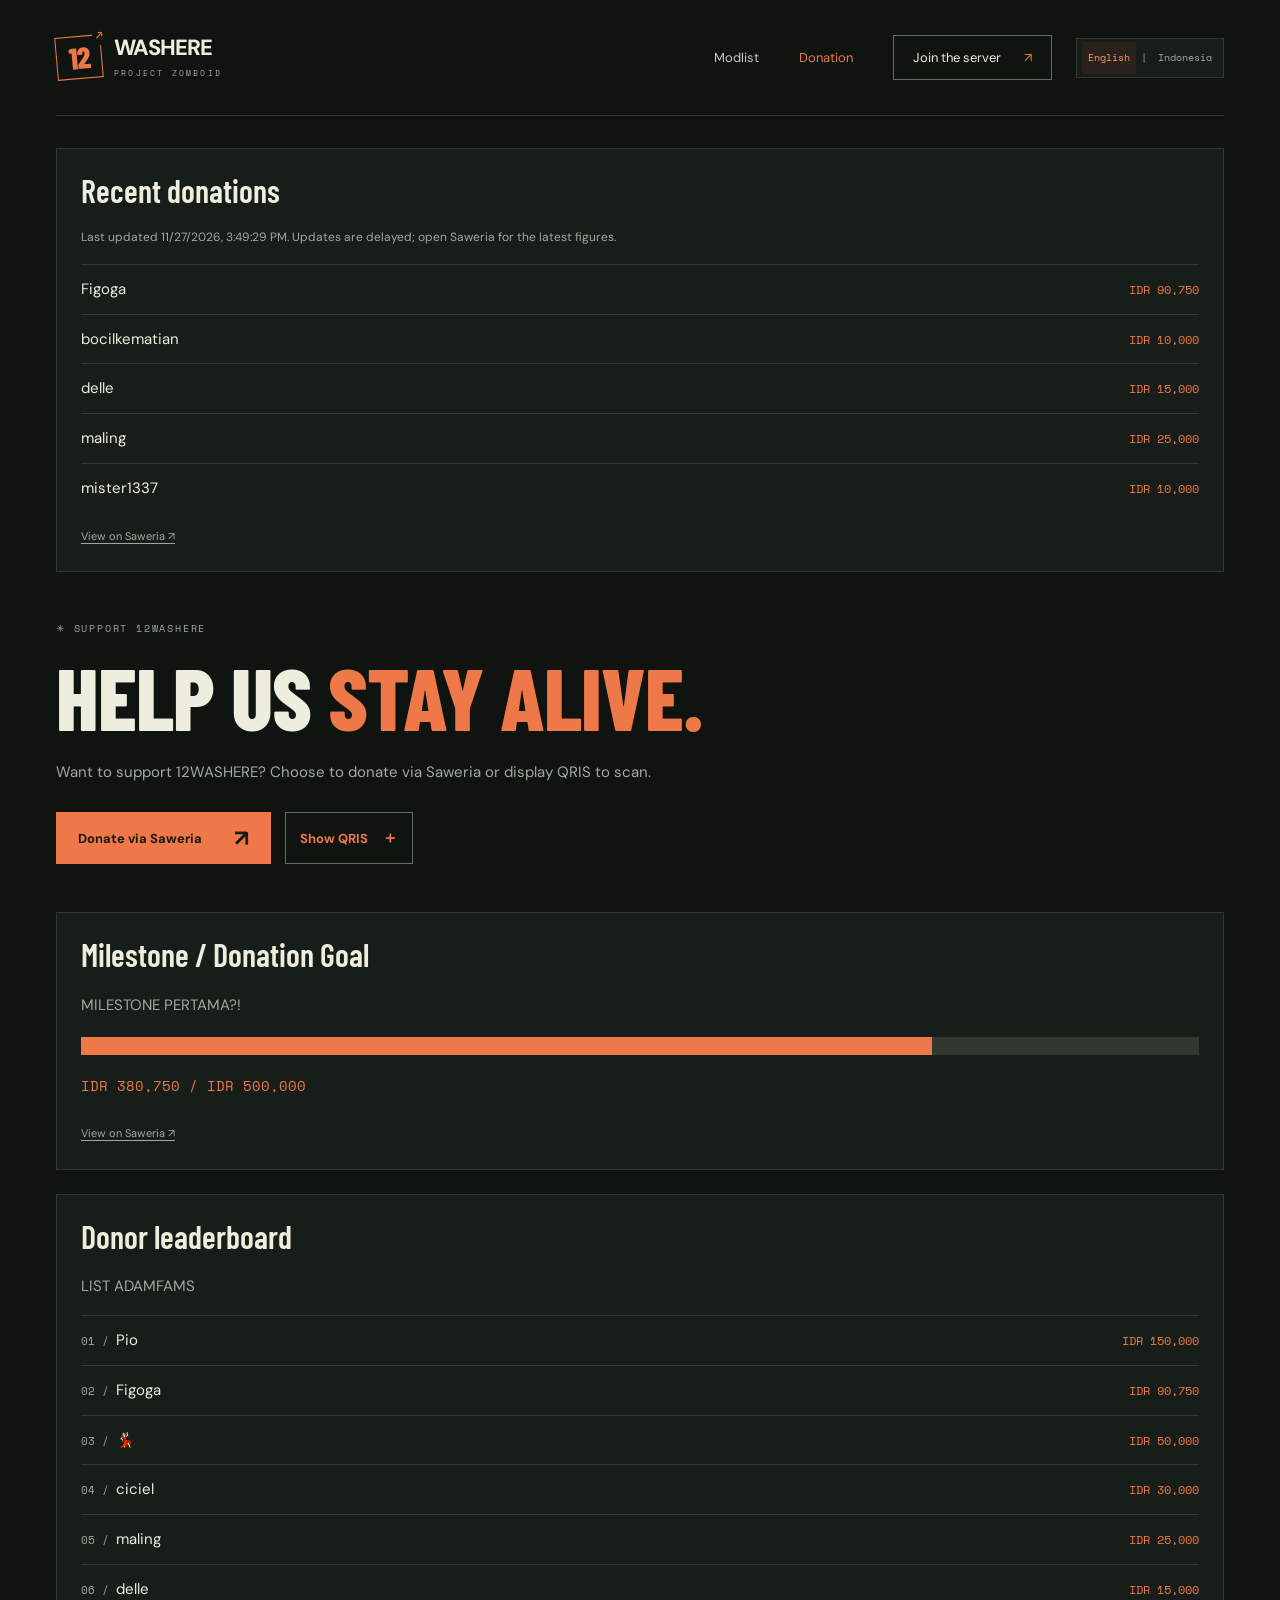
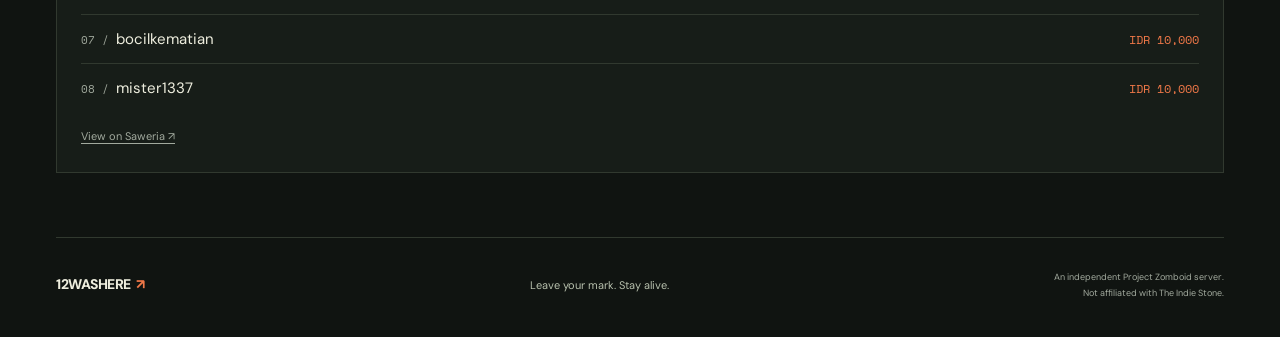
==== donation.html @ 2179fad8 "Add donation page with Saweria actions and donation updates" ====
<!doctype html>
<html lang="en">
<head>
  <meta charset="utf-8">
  <meta name="viewport" content="width=device-width, initial-scale=1">
  <meta name="theme-color" content="#101411">
  <meta name="description" content="Support the 12WASHERE Project Zomboid server through Saweria or QRIS. See recent donations, our donation goal, and the donor leaderboard.">
  <title data-i18n="donationPageTitle">Donation — 12WASHERE</title>
  <link rel="icon" href="assets/favicon.svg" type="image/svg+xml">
  <link rel="stylesheet" href="style.css?v=11">
  <link rel="stylesheet" href="donation.css?v=1">
  <script src="language.js?v=8" defer></script>
  <script src="donation.js?v=1" defer></script>
</head>
<body>
  <a class="skip-link" href="#main" data-i18n="skip">Skip to content</a>
  <header class="site-header">
    <div class="header wrap">
      <a class="brand" href="./" aria-label="12WASHERE home" data-i18n-aria="brandHome"><span class="brand-mark">12<span>↗</span></span><span>WASHERE<span class="brand-sub">PROJECT ZOMBOID</span></span></a>
      <div class="header-tools">
        <nav aria-label="Main navigation" data-i18n-aria="mainNav"><a class="nav-mods" href="mods.html" data-i18n="modlist">Modlist</a><a class="nav-donation" href="donation.html" aria-current="page" data-i18n="donation">Donation</a><a class="nav-join" href="./#connection" data-i18n-html="join">Join the server <span aria-hidden="true">↗</span></a></nav>
        <div class="language-switch" role="group" aria-label="Site language" data-i18n-aria="languageLabel" hidden>
          <button type="button" lang="en" data-language="en" aria-pressed="true">English</button>
          <span aria-hidden="true">|</span>
          <button type="button" lang="id" data-language="id" aria-pressed="false">Indonesia</button>
        </div>
      </div>
    </div>
  </header>
  <main class="donation-page wrap" id="main">
    <section class="donation-widget recent-donations" aria-labelledby="recent-title">
      <h2 id="recent-title" data-i18n="recentDonations">Recent donations</h2>
      <p class="donation-status" id="donation-status" role="status" data-i18n="donationsLoading">Loading the latest donations…</p>
      <ul class="donation-list recent-list" id="recent-donations"></ul>
      <a class="widget-fallback" href="https://saweria.co/widgets/recent?streamKey=ab95bc4c3d7dbed563380562e69c7861" target="_blank" rel="noopener noreferrer" data-i18n="widgetFallback">View on Saweria ↗</a>
    </section>
    <section class="donation-intro" aria-labelledby="donation-title">
      <p class="eyebrow" data-i18n="donationEyebrow">✳ SUPPORT 12WASHERE</p>
      <h1 id="donation-title" data-i18n-html="donationTitle">HELP US <span>STAY ALIVE.</span></h1>
      <p data-i18n="donationIntro">Want to support 12WASHERE? Choose to donate via Saweria or display QRIS to scan.</p>
      <div class="donation-actions">
        <a class="button primary" href="https://saweria.co/12washere" target="_blank" rel="noopener noreferrer"><span class="donation-button-label" data-i18n="donateSaweria">Donate via Saweria</span><span aria-hidden="true">↗</span></a>
        <a class="button outline-button" id="show-qris" href="https://saweria.co/widgets/qr?streamKey=ab95bc4c3d7dbed563380562e69c7861" target="_blank" rel="noopener noreferrer" aria-haspopup="dialog" aria-controls="qris-dialog"><span class="donation-button-label" data-i18n="showQris">Show QRIS</span><span aria-hidden="true">＋</span></a>
      </div>
    </section>
    <section class="donation-widget" aria-labelledby="goal-title">
      <h2 id="goal-title" data-i18n="donationGoal">Milestone / Donation Goal</h2>
      <div id="donation-goal"></div>
      <a class="widget-fallback" href="https://saweria.co/widgets/milestone?streamKey=ab95bc4c3d7dbed563380562e69c7861" target="_blank" rel="noopener noreferrer" data-i18n="widgetFallback">View on Saweria ↗</a>
    </section>
    <section class="donation-widget" aria-labelledby="leaderboard-title">
      <h2 id="leaderboard-title" data-i18n="donationLeaderboard">Donor leaderboard</h2>
      <p class="donation-board-title" id="leaderboard-label"></p>
      <ol class="donation-list leaderboard-list" id="donation-leaderboard"></ol>
      <a class="widget-fallback" href="https://saweria.co/widgets/leaderboard?streamKey=ab95bc4c3d7dbed563380562e69c7861" target="_blank" rel="noopener noreferrer" data-i18n="widgetFallback">View on Saweria ↗</a>
    </section>
  </main>
  <noscript><p class="wrap donation-status">Enable JavaScript to see donation updates. You can still donate via Saweria or open the QRIS widget using the buttons above.</p></noscript>
  <footer class="footer wrap"><a class="footer-brand" href="./">12WASHERE<span>↗</span></a><p data-i18n="footerMotto">Leave your mark. Stay alive.</p><span class="footer-note" data-i18n-html="footerNote">An independent Project Zomboid server.<br>Not affiliated with The Indie Stone.</span></footer>
  <dialog id="qris-dialog" aria-labelledby="qris-title" aria-describedby="qris-description">
    <button class="dialog-close icon-button" type="button" aria-label="Close QRIS code" data-i18n-aria="closeQris" autofocus>×</button>
    <p class="eyebrow">QRIS / SAWERIA</p>
    <h2 id="qris-title" data-i18n="qrisTitle">Scan to donate.</h2>
    <p id="qris-description" data-i18n="qrisDescription">Scan to open our Saweria page, then choose QRIS to complete your donation.</p>
    <img class="qris-code" src="assets/saweria-qr.svg" width="300" height="300" alt="QR code for saweria.co/12washere" data-i18n-alt="qrisAlt">
    <a class="widget-fallback" href="https://saweria.co/widgets/qr?streamKey=ab95bc4c3d7dbed563380562e69c7861" target="_blank" rel="noopener noreferrer" data-i18n="widgetFallback">View on Saweria ↗</a>
  </dialog>
</body>
</html>
---- style.css ----
@import url('https://fonts.googleapis.com/css2?family=Barlow+Condensed:wght@600;700;800&family=DM+Sans:wght@400;500;600;700&family=Space+Mono:wght@400;700&display=swap');

:root{color-scheme:dark;--bg:#101411;--panel:#171d18;--text:#eeeede;--muted:#a2aa9e;--line:#31392f;--accent:#ef7848;--mono:'Space Mono',monospace;--body:'DM Sans',Arial,sans-serif;--display:'Barlow Condensed','Arial Narrow',Impact,sans-serif}
*{box-sizing:border-box}html{scroll-behavior:smooth;scroll-padding-top:28px}body{margin:0;background:var(--bg);color:var(--text);font-family:var(--body);font-size:15px;line-height:1.65}a{color:inherit;text-decoration:none}button{font:inherit;cursor:pointer}button,a{-webkit-tap-highlight-color:transparent}button:focus-visible,a:focus-visible,summary:focus-visible{outline:2px solid var(--accent);outline-offset:5px}::selection{background:var(--accent);color:var(--bg)}.wrap{width:min(1240px,calc(100% - 112px));margin-inline:auto}.skip-link{position:fixed;left:20px;top:-100px;background:var(--accent);color:var(--bg);padding:12px;z-index:20}.skip-link:focus{top:12px}.header{height:116px;display:flex;justify-content:space-between;align-items:center;border-bottom:1px solid var(--line)}.brand{display:flex;gap:12px;align-items:center;font-size:22px;line-height:1.05;letter-spacing:-1px;font-weight:800}.brand-mark{border:1px solid var(--accent);height:43px;min-width:46px;display:flex;align-items:center;justify-content:center;color:var(--accent);font-family:var(--display);font-size:30px;transform:rotate(-5deg);position:relative}.brand-mark span{font:15px var(--mono);position:absolute;right:-5px;top:-12px;background:var(--bg);padding:0 2px}.brand-sub{display:block;font:8px var(--mono);letter-spacing:2.2px;color:var(--muted);margin-top:7px}.header nav{display:flex;align-items:center;gap:40px;font-size:13px}.nav-guide{color:#c5cbbf}.nav-join{border:1px solid #64705f;padding:11px 19px}.nav-join span{margin-left:20px;color:var(--accent)}.hero{display:grid;grid-template-columns:repeat(2,minmax(0,1fr));gap:28px;padding-block:58px 60px;align-items:center}.eyebrow{font:10px var(--mono);letter-spacing:1.8px;line-height:1.7;color:var(--muted);margin:0 0 24px}.cross{color:var(--accent);font-size:19px;vertical-align:middle;margin-right:8px}.hero h1{font:800 clamp(64px,6.8vw,100px)/.92 var(--display);letter-spacing:-1px;margin:0 0 27px}.hero h1 span{color:var(--accent)}.intro{color:#b6bdaf;line-height:1.8;margin-bottom:26px}.hero-actions{display:flex;align-items:center;gap:26px}.button{min-height:52px;display:inline-flex;align-items:center;justify-content:space-between;gap:32px;padding:13px 22px;font-size:13px;font-weight:700;transition:background .2s,transform .2s}.primary{background:var(--accent);color:#171a12}.primary:hover{background:#ff956b;transform:translateY(-2px)}.button span{font-size:23px;line-height:1}.text-link{font-size:12px;color:#c5cbbf}.text-link span{margin-left:9px;color:var(--accent)}.connection-mini{margin-top:31px;display:flex;align-items:center;gap:12px;flex-wrap:wrap}.tiny-label{font:8px var(--mono);letter-spacing:1.5px;color:var(--muted)}code{font-family:var(--mono)}.connection-mini code{font-size:11px}.connection-mini code span{color:var(--accent)}.icon-button{color:var(--muted);background:none;border:1px solid var(--line);width:32px;height:32px;line-height:1}.icon-button:hover{color:var(--accent);border-color:var(--accent)}.hero-art{width:100%;position:relative;isolation:isolate;border:1px solid #3c4535;aspect-ratio:6/7;overflow:hidden;background:#242b20}.hero-art img{height:100%;width:100%;display:block;object-fit:cover}.hero-art:after{content:'';position:absolute;inset:0;pointer-events:none;opacity:.17;background-image:url("data:image/svg+xml,%3Csvg viewBox='0 0 180 180' xmlns='http://www.w3.org/2000/svg'%3E%3Cfilter id='n'%3E%3CfeTurbulence type='fractalNoise' baseFrequency='.8' numOctaves='3' stitchTiles='stitch'/%3E%3C/filter%3E%3Cpath fill='%23fff' filter='url(%23n)' opacity='.55' d='M0 0h180v180H0z'/%3E%3C/svg%3E")}.art-top,.art-bottom{position:absolute;left:23px;right:23px;display:flex;justify-content:space-between;font:8px var(--mono);letter-spacing:1.6px;color:#d2d4bb}.art-top{top:22px}.art-top span:last-child{font-size:20px;line-height:1}.art-bottom{bottom:22px;border-top:1px solid #6a705847;padding-top:13px}.art-stamp{position:absolute;left:29px;bottom:88px;border:1px solid #e0dfbb70;padding:12px 16px;transform:rotate(-7deg);color:#e2debb}.art-stamp>span:first-child{font:700 28px/1 var(--display);letter-spacing:1px}.stamp-small{display:block;font:6px var(--mono);letter-spacing:1.3px;margin-top:8px}.ticker{border-block:1px solid var(--line);background:#171d17}.ticker>div{display:flex;justify-content:space-between;gap:20px;padding-block:18px;font:700 17px var(--display);letter-spacing:2px;color:#c4c9b7}.ticker-accent{color:var(--accent)}.guide{padding-block:79px 77px}.section-heading{display:flex;justify-content:space-between;align-items:flex-end;gap:30px}.section-heading .eyebrow{margin-bottom:12px}.section-heading h2,.connection h2{font:600 42px/1.06 var(--display);margin:0}.section-heading>p{color:var(--muted);font-size:12px;margin:0 0 3px}.steps{list-style:none;margin:36px 0 0;padding:0;display:grid;grid-template-columns:repeat(3,1fr);gap:32px}.steps li{border-top:1px solid var(--line);padding:20px 0 0}.step-number{color:var(--accent);font:11px var(--mono)}.steps h3{font-size:18px;letter-spacing:-.4px;margin:17px 0 9px;font-weight:500}.steps p{font-size:13px;color:var(--muted);max-width:320px;margin:0;overflow-wrap:anywhere}.steps strong{color:#d2d7c9;font-weight:500}.connection{padding-block:54px 67px;border-top:1px solid var(--line);display:grid;grid-template-columns:1.1fr 1fr;gap:68px;align-items:center}.connection .eyebrow{margin-bottom:16px}.connection h2{font-size:48px}.connection h2 span{color:#a9b59e}.connection-copy>p:not(.eyebrow){font-size:13px;color:var(--muted);margin-block:19px 23px}.server-card{background:var(--panel);border:1px solid #3a4336;padding:23px 27px}.card-title{font:9px var(--mono);letter-spacing:1.2px;display:flex;align-items:center;gap:10px;border-bottom:1px solid var(--line);padding-bottom:17px}.card-title>span:first-child{font-size:21px;color:var(--accent);line-height:1}.protocol{margin-left:auto;color:var(--muted);font-size:8px}.server-card dl{margin:0}.server-card dl>div{padding-top:18px}dt{font:8px var(--mono);letter-spacing:1.5px;color:var(--muted);margin-bottom:4px}dd{margin:0;display:flex;align-items:center;justify-content:space-between;gap:12px}dd code{font-size:16px;overflow-wrap:anywhere}.small-copy{border:1px solid #4c5945;color:#c8d2bc;background:transparent;padding:6px 10px;font:9px var(--mono);min-height:32px}.small-copy:hover{border-color:var(--accent);color:var(--accent)}.server-note{border-top:1px solid var(--line);padding-top:15px;color:var(--muted);font-size:10px;margin:18px 0 0}.footer{display:flex;align-items:center;justify-content:space-between;gap:24px;border-top:1px solid var(--line);padding-block:27px 32px}.footer-brand{font-size:14px;font-weight:800;letter-spacing:-.5px}.footer-brand span{color:var(--accent);margin-left:5px}.footer p{color:#b7c0ad;font-size:11px}.footer-note{color:var(--muted);font-size:9px;line-height:1.8;text-align:right}dialog{background:var(--panel);color:var(--text);border:1px solid #58614c;width:min(480px,calc(100% - 32px));padding:36px;max-height:calc(100dvh - 32px);overflow:auto}dialog::backdrop{background:#080c08d9;backdrop-filter:blur(7px)}body:has(dialog[open]){overflow:hidden}.dialog-close{position:absolute;right:15px;top:15px;font-size:24px}.dialog-close:focus{outline-offset:2px}dialog .eyebrow{font-size:8px;padding-right:18px;margin-top:10px;margin-bottom:16px}dialog h2{font:700 48px/.98 var(--display);margin:0 0 18px}dialog>p:not(.eyebrow){color:var(--muted);font-size:13px}.dialog-fields{border-block:1px solid var(--line);margin-block:24px}.dialog-fields>div{display:grid;grid-template-columns:1fr auto;gap:4px 12px;padding-block:14px}.dialog-fields>div+div{border-top:1px solid var(--line)}.dialog-fields span{font:8px var(--mono);letter-spacing:1.4px;color:var(--muted)}.dialog-fields code{font-size:14px;grid-column:1;overflow-wrap:anywhere}.dialog-fields button{grid-column:2;grid-row:1 / span 2}.launch{width:100%;gap:12px}.launch-note{font-size:10px!important;line-height:1.7}details{font-size:12px;color:var(--muted);margin-top:20px}summary{cursor:pointer;color:#c7cfbd;padding:9px 0}details p{margin:8px 0 12px}.toast{position:fixed;bottom:24px;left:50%;transform:translate(-50%,18px);opacity:0;visibility:hidden;background:#e4e8d6;color:#172016;border:1px solid #aab89d;padding:13px 20px;font:11px var(--mono);z-index:30;transition:opacity .2s,transform .2s;max-width:calc(100% - 32px);text-align:center;pointer-events:none}.toast.visible{visibility:visible;transform:translate(-50%,0);opacity:1}
.dialog-status:empty{display:none}.dialog-status{color:var(--accent)!important;font:10px/1.7 var(--mono)!important;overflow-wrap:anywhere;margin:0 0 16px}
@media(min-width:1500px){.hero h1{font-size:108px}.hero{gap:70px}}
@media(max-width:1000px){.wrap{width:calc(100% - 64px)}.header{height:96px}.hero{gap:24px;padding-block:40px}.hero h1{font-size:clamp(62px,7.9vw,90px)}.hero-actions{gap:15px;flex-wrap:wrap}.hero-art{aspect-ratio:3/4;align-self:stretch}.intro{font-size:13px}.connection-mini{gap:8px;margin-top:22px}.tiny-label{width:100%}.connection{gap:35px}.connection h2{font-size:42px}.server-card{padding:20px}dd code{font-size:14px}.art-stamp{left:20px;bottom:70px}.art-stamp>span:first-child{font-size:23px}.section-heading h2{font-size:36px}}
@media(max-width:680px){.wrap{width:calc(100% - 40px)}.header{height:83px}.brand{font-size:18px;gap:9px}.brand-mark{height:35px;min-width:37px;font-size:25px}.brand-sub{font-size:6px;letter-spacing:1.8px}.header nav{gap:12px}.nav-guide{display:none}.nav-join{padding:9px 11px;font-size:10px}.nav-join span{margin-left:9px}.hero{grid-template-columns:1fr;padding-block:35px;gap:32px}.hero .eyebrow{margin-bottom:22px;font-size:8px}.hero h1{font-size:clamp(70px,15vw,100px);letter-spacing:-.6px;margin-bottom:22px}.intro{font-size:14px}.hero-actions{gap:23px}.hero-art{aspect-ratio:6/5;max-height:420px}.hero-art img{object-position:center 53%}.connection-mini{margin-top:24px;gap:12px}.tiny-label{width:auto}.connection-mini code{font-size:10px}.art-top,.art-bottom{left:19px;right:19px;font-size:7px}.art-stamp{bottom:65px}.ticker>div{padding-block:15px;gap:14px;flex-wrap:wrap;justify-content:center;font-size:13px;letter-spacing:1.5px}.ticker>div>span:last-child{display:none}.guide{padding-block:45px}.section-heading{align-items:start;flex-direction:column;gap:15px}.section-heading h2{font-size:34px}.section-heading>p br{display:none}.steps{grid-template-columns:1fr;gap:23px;margin-top:27px}.steps li{display:grid;grid-template-columns:40px 1fr;column-gap:14px;padding-top:20px}.step-number{grid-column:1;grid-row:1 / span 2;padding-top:4px}.steps h3{grid-column:2;margin:0 0 8px}.steps p{grid-column:2;max-width:none}.connection{grid-template-columns:1fr;padding-block:37px 42px;gap:30px}.connection h2{font-size:42px}.server-card{padding:22px}.footer{flex-wrap:wrap;gap:5px 20px;padding-block:24px}.footer p{margin-left:auto}.footer-note{flex-basis:100%;text-align:left;margin-top:10px;font-size:8px}.footer-note br{display:none}.footer-note br:after{content:' '}dialog{padding:27px 23px}dialog .eyebrow{letter-spacing:1px}.dialog-fields code{font-size:13px}.button{min-height:50px}}
@media(prefers-reduced-motion:reduce){html{scroll-behavior:auto}*,*:before,*:after{transition:none!important;animation:none!important}}

/* Server roster and Workshop field guide */
.nav-mods{color:#c5cbbf}.nav-mods[aria-current=page],.nav-mods:hover{color:var(--accent)}
.outline-button{border:1px solid #64705f;color:var(--text);min-height:40px;gap:14px;padding:8px 14px}.outline-button:hover{border-color:var(--accent);color:var(--accent)}.outline-button span{font-size:16px;color:var(--accent)}
.hero-actions .outline-button{min-height:52px}
@media(max-width:1000px){
  .hero-actions .button{gap:10px;padding-inline:12px}
}
@media(max-width:680px){
  .hero-actions{gap:12px}
  .hero-actions .outline-button{min-height:50px}
}
.roster{padding-block:0 52px}.roster-card{margin-top:24px}.roster-card .card-title{min-height:39px}.roster-card .protocol{font-size:11px}
.roster-card .status-dot{display:inline-block;width:8px;height:8px;border-radius:50%;background:var(--muted)}.roster-card .status-dot[data-state=online]{background:#a6c18b}.roster-card .status-dot[data-state=unreachable]{background:var(--accent)}
.roster-message{margin:16px 0 0;color:var(--muted);font-size:13px}.player-list{list-style:none;margin:16px 0 0;padding:0;display:flex;flex-wrap:wrap;gap:8px}.player-list li{border:1px solid var(--line);padding:5px 11px;overflow-wrap:anywhere;font:11px/1.6 var(--mono);max-width:100%}
.mod-page{padding-block:52px 72px}.mod-intro{padding-bottom:34px}.mod-intro .eyebrow{margin-bottom:12px}.mod-intro h1{margin:0;font:800 clamp(54px,8.5vw,100px)/.92 var(--display);letter-spacing:-1px}.mod-intro h1 span{color:var(--accent)}.mod-intro>p:last-child{margin:15px 0 0;color:var(--muted)}
.required-card{background:var(--panel);border:1px solid #82513c;border-left:4px solid var(--accent);padding:20px 26px 22px}.required-card .card-title{color:var(--accent)}.required-card h2{font:700 clamp(33px,5vw,46px)/1 var(--display);margin:20px 0 10px}.required-card p{margin:0;color:var(--muted)}.required-card strong{color:var(--text)}
.setup-steps{margin:18px 0 0;padding-left:23px}.setup-steps li{padding-block:8px;border-top:1px solid var(--line);color:#c5cbbf}.setup-steps li::marker{color:var(--accent);font-family:var(--mono)}.setup-steps li>span{display:inline-block;padding-right:12px}.setup-steps .button{margin-block:4px}.required-card .setup-note{font-size:12px;margin-top:9px}
.catalog{margin-top:50px}.mod-search{margin:22px 0 14px;display:flex;gap:12px;align-items:center}.mod-search label{font:10px var(--mono);text-transform:uppercase;color:var(--muted);letter-spacing:1px}.mod-search input{font:inherit;color:var(--text);background:var(--panel);border:1px solid var(--line);padding:9px 12px;max-width:100%;width:330px}.mod-search input:focus-visible{outline:1px solid var(--accent);outline-offset:2px}
.mod-grid{list-style:none;margin:0;padding:0;display:grid;grid-template-columns:repeat(2,minmax(0,1fr));gap:8px}.mod-card{background:var(--panel);border:1px solid var(--line);padding:11px 13px;display:flex;align-items:center;justify-content:space-between;gap:12px}.mod-card h3{margin:0;font-size:13px;font-weight:600;line-height:1.35;overflow-wrap:anywhere}.workshop-link{display:inline-flex;align-items:center;white-space:nowrap;flex-shrink:0}.mod-card[hidden],.mod-search[hidden],.player-list[hidden]{display:none}
@media(max-width:680px){.header .nav-mods{font-size:11px}.roster{padding-bottom:36px}.roster .section-heading{gap:12px}.roster .section-heading h2{font-size:34px}.roster .outline-button{font-size:11px;gap:6px;white-space:nowrap;padding:7px 9px}.mod-page{padding-block:34px 48px}.required-card{padding:16px}.mod-grid{grid-template-columns:1fr}.mod-search{align-items:stretch;flex-direction:column;gap:7px}.setup-steps li>span{padding-right:0}}

/* Language selector */
.nav-donation{color:#c5cbbf}.nav-donation[aria-current=page],.nav-donation:hover{color:var(--accent)}
.header-tools{display:flex;align-items:center;gap:24px}
.language-switch{display:flex;align-items:center;gap:5px;background:var(--panel);border:1px solid var(--line);padding:3px 5px;color:var(--muted);white-space:nowrap;font:10px/1 var(--mono)}
.language-switch[hidden]{display:none}
.language-switch button{border:0;background:none;color:var(--muted);padding:8px 6px;min-height:32px;font:inherit}
.language-switch button:hover{color:var(--text)}.language-switch button[aria-pressed=true]{background:#2b211b;color:#ff996e}
@media(max-width:900px){.header-tools{display:grid;justify-items:end;gap:6px}.header-tools nav{gap:16px}.language-switch button{padding-block:5px;min-height:28px}}
@media(max-width:680px){.header:has(.language-switch:not([hidden])){height:var(--site-header-height)}.header-tools nav{gap:8px}.language-switch{gap:3px}}

/* Required setup in the joining guide */
.join-prerequisite{margin-top:24px;padding:13px 16px;border:1px solid #82513c;border-left:3px solid var(--accent);background:var(--panel);display:flex;align-items:center;justify-content:space-between;flex-wrap:wrap;gap:10px 20px}
.join-prerequisite p{margin:0;color:var(--muted);font-size:13px}.join-prerequisite #join-prerequisite-title{font-weight:700;color:var(--text)}
.setup-actions{display:inline-flex;flex-wrap:wrap;gap:0 8px;max-width:100%}

/* Workshop filters and preview cards */
.mod-categories{display:flex;flex-wrap:wrap;gap:7px;margin:0 0 16px}.mod-categories[hidden]{display:none}
.mod-filter-button{display:inline-flex;align-items:center;gap:8px;min-height:36px;padding:6px 10px;border:1px solid var(--line);background:var(--panel);color:var(--text);font:11px/1.3 var(--body)}
.mod-filter-button:hover,.mod-filter-button[aria-pressed=true]{border-color:var(--accent);color:#ff996e}.mod-filter-button[aria-pressed=true]{background:#2b211b}
.mod-filter-count{color:var(--muted);font:9px var(--mono)}.mod-empty{margin:14px 0;color:var(--muted);font-size:13px}
.mod-card{display:grid;grid-template-columns:64px minmax(0,1fr) auto;gap:10px}.mod-card[hidden]{display:none}
.mod-thumb{display:block;width:100%;aspect-ratio:1;overflow:hidden;background:#20271f url('assets/favicon.svg') center/24px no-repeat;border:1px solid var(--line)}
.mod-thumb.has-preview{background-image:none}.mod-thumb img{display:block;width:100%;height:100%;object-fit:contain}
.mod-card-category{margin:4px 0 0;color:var(--muted);font:9px/1.4 var(--mono);overflow-wrap:anywhere}
@media(max-width:680px){.mod-card{grid-template-columns:46px minmax(0,1fr) auto;gap:8px;padding:9px}.mod-card .workshop-link{padding-inline:7px}}

/* Keep navigation and catalog controls available while scrolling. */
.setup-steps .patcher-step{margin-top:12px;padding:18px;border:1px solid #82513c;background:#20251d}.patcher-heading{display:flex;align-items:center;justify-content:space-between;flex-wrap:wrap;gap:8px;margin-bottom:10px}.patcher-heading>strong{font-size:18px}.patcher-platform{font:11px var(--mono);color:var(--muted)}.required-card .patcher-step p{font-size:14px;line-height:1.7}.required-card .patcher-includes{margin:10px 0 12px}.required-card .patcher-warning{margin-top:10px;color:#ffae8b}.patcher-extras a{text-decoration:underline;text-underline-offset:3px}.patcher-extras a:hover{color:var(--accent)}.patcher-step .setup-actions{gap:8px}.patcher-step .primary{min-height:44px}
:root{--site-header-height:116px;scroll-padding-top:calc(var(--site-header-height) + 12px)}
.site-header{position:sticky;top:0;z-index:10;background:var(--bg)}
.site-header .header{height:var(--site-header-height)}
.mod-toolbar{position:sticky;top:var(--site-header-height);z-index:5;background:var(--bg);padding-block:12px 10px;border-bottom:1px solid var(--line);margin:10px 0 12px}
.mod-toolbar .mod-search{margin:0 0 8px}.mod-toolbar .mod-categories{margin:0}
@media(max-width:1000px){:root{--site-header-height:96px}}
@media(max-width:680px){
  :root{--site-header-height:130px}
  .header{gap:12px}.header-tools{min-width:0}.header-tools nav{flex-wrap:wrap;justify-content:flex-end;gap:6px 10px}.header .nav-donation{font-size:11px}.nav-join{white-space:nowrap}
  .mod-toolbar .mod-categories{flex-wrap:nowrap;overflow-x:auto;overscroll-behavior-inline:contain;scrollbar-width:thin;scrollbar-color:#46513d transparent;padding:3px 1px 6px}
  .mod-toolbar .mod-filter-button{flex-shrink:0}.mod-toolbar .mod-filter-button:focus-visible{outline-offset:-2px}
}
---- donation.css ----
.donation-page{padding-block:32px 64px}
.donation-widget{padding:24px;background:var(--panel);border:1px solid var(--line)}
.donation-widget+.donation-widget{margin-top:24px}
.donation-widget h2{font:600 32px/1.1 var(--display);margin:0 0 20px}
.donation-status{margin:0 0 16px;font-size:12px;color:var(--muted)}
.donation-list{margin:0;padding:0;list-style:none}
.donation-list li{display:flex;justify-content:space-between;align-items:baseline;gap:16px;padding:12px 0;border-top:1px solid var(--line)}
.donation-list .donor-name{min-width:0;overflow-wrap:anywhere}
.donation-list .donor-amount{flex-shrink:0;font:12px var(--mono);color:var(--accent)}
.leaderboard-list{counter-reset:donor}
.leaderboard-list li{counter-increment:donor}
.leaderboard-list .donor-name::before{content:counter(donor,decimal-leading-zero) ' / ';font:11px var(--mono);color:var(--muted)}
.donation-board-title{margin:0 0 16px;color:var(--muted)}
.donation-progress{display:block;width:100%;height:18px;margin-block:20px;accent-color:var(--accent);border:0;border-radius:0;background:var(--line)}
.donation-progress::-webkit-progress-bar{background:var(--line)}
.donation-progress::-webkit-progress-value{background:var(--accent)}
.donation-progress::-moz-progress-bar{background:var(--accent)}
.goal-amount{font:14px var(--mono);color:var(--accent)}
.widget-fallback{display:inline-block;margin-top:14px;font-size:11px;color:var(--muted);text-decoration:underline;text-underline-offset:3px}
.widget-fallback:hover{color:var(--accent)}
.donation-intro{padding-block:48px}
.donation-intro .eyebrow{margin-bottom:16px}
.donation-intro h1{margin:0;font:800 clamp(54px,7vw,88px)/.98 var(--display);letter-spacing:-1px}
.donation-intro h1 span{color:var(--accent)}
.donation-intro>p:not(.eyebrow){max-width:600px;margin-block:20px 28px;color:var(--muted)}
.donation-actions{display:flex;flex-wrap:wrap;gap:14px}
.donation-actions .button{min-height:52px}
.donation-actions .donation-button-label{font-size:13px;line-height:1.5}
#qris-dialog{width:min(480px,calc(100% - 32px));opacity:0;transform:translateY(12px);transition:opacity .22s ease,transform .22s ease}
#qris-dialog::backdrop{opacity:0;transition:opacity .22s ease}
#qris-dialog.is-visible{opacity:1;transform:translateY(0)}
#qris-dialog.is-visible::backdrop{opacity:1}
.qris-code{display:block;width:100%;max-width:300px;height:auto;margin:24px auto 0;background:#fff}
@media(max-width:680px){
  .donation-page{padding-block:24px 40px}
  .donation-widget{padding:16px}
  .donation-widget h2{font-size:28px}
  .donation-intro{padding-block:36px}
  .donation-intro h1{font-size:clamp(50px,12vw,76px)}
  #qris-dialog h2{font-size:38px}
}
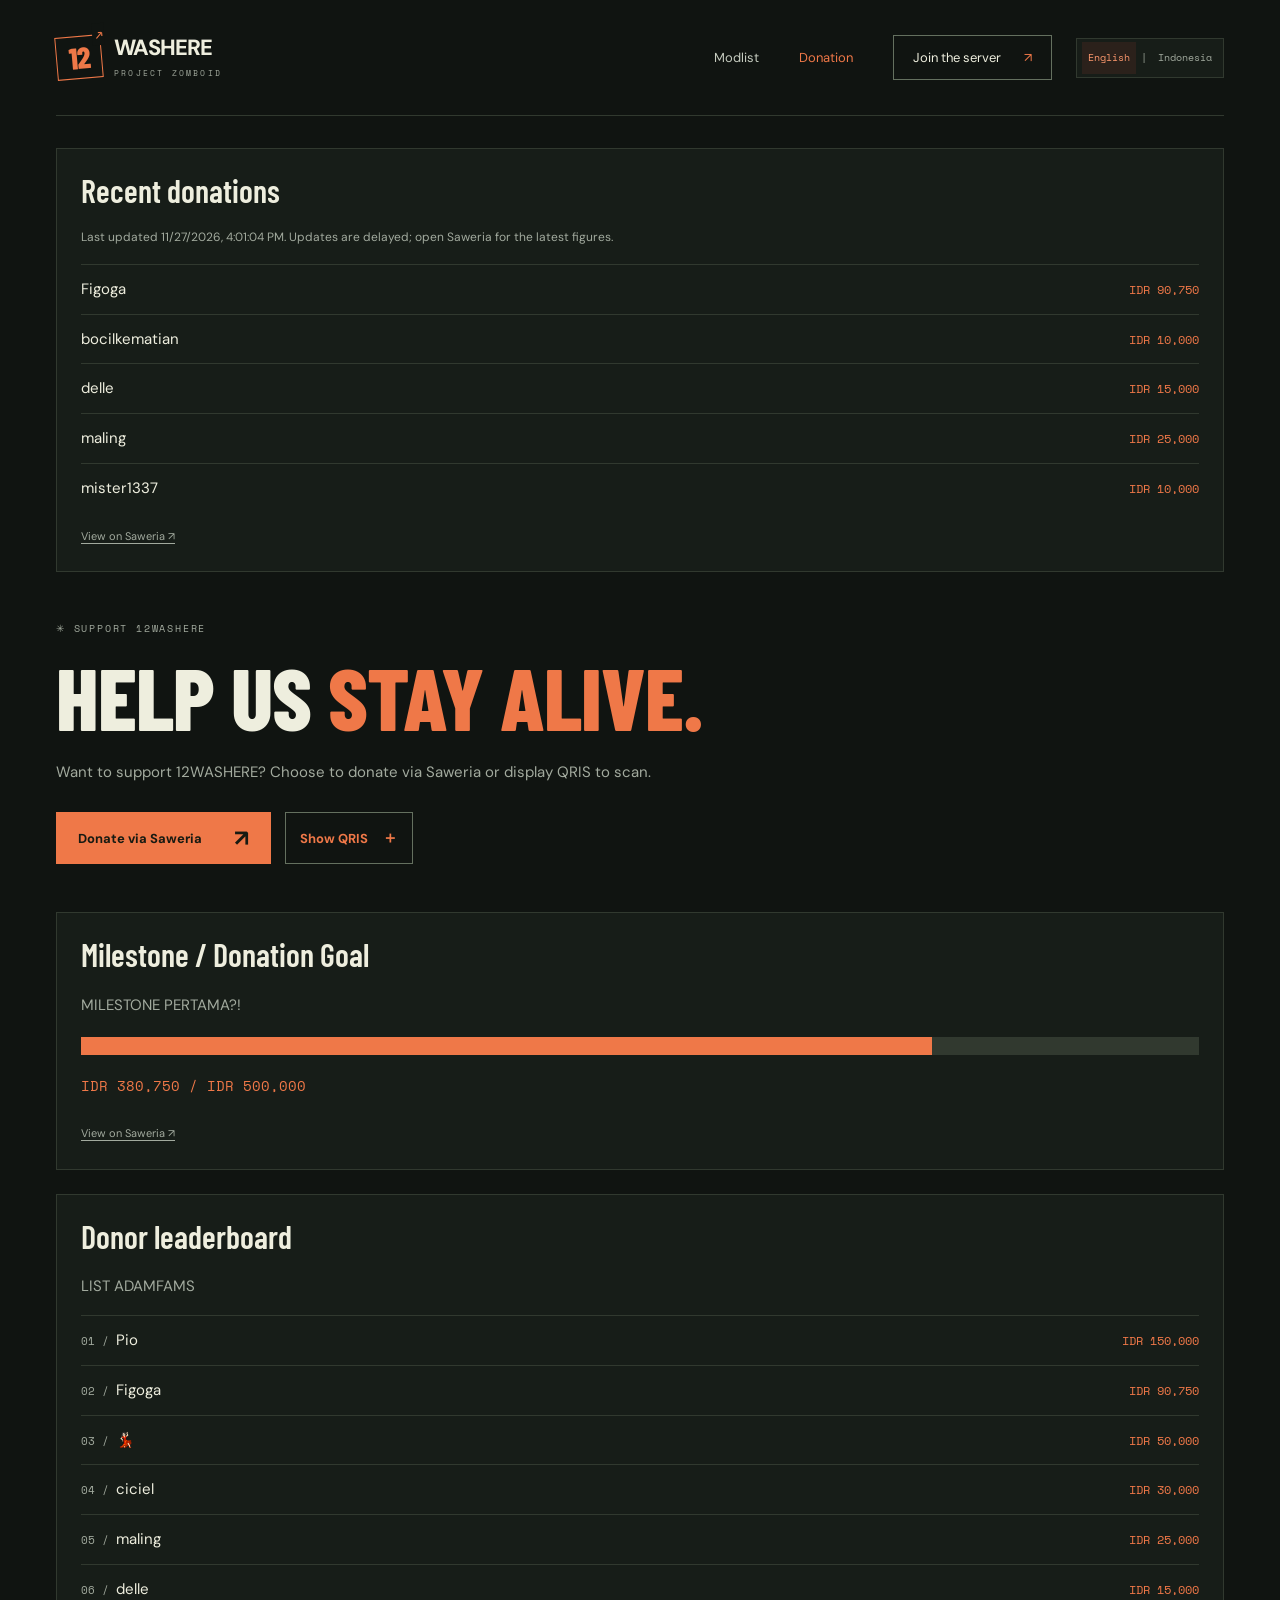
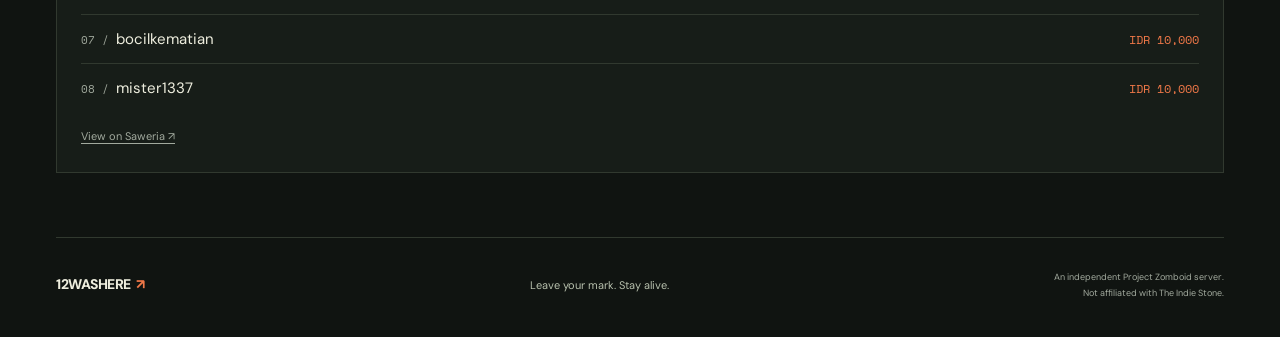
==== commit 3009258e: "Receive signed Saweria callbacks and refresh donation sections automatically" ====
--- a/donation.html
+++ b/donation.html
@@ -9,8 +9,8 @@
   <link rel="icon" href="assets/favicon.svg" type="image/svg+xml">
   <link rel="stylesheet" href="style.css?v=11">
   <link rel="stylesheet" href="donation.css?v=1">
-  <script src="language.js?v=8" defer></script>
-  <script src="donation.js?v=1" defer></script>
+  <script src="language.js?v=9" defer></script>
+  <script src="donation.js?v=2" defer></script>
 </head>
 <body>
   <a class="skip-link" href="#main" data-i18n="skip">Skip to content</a>
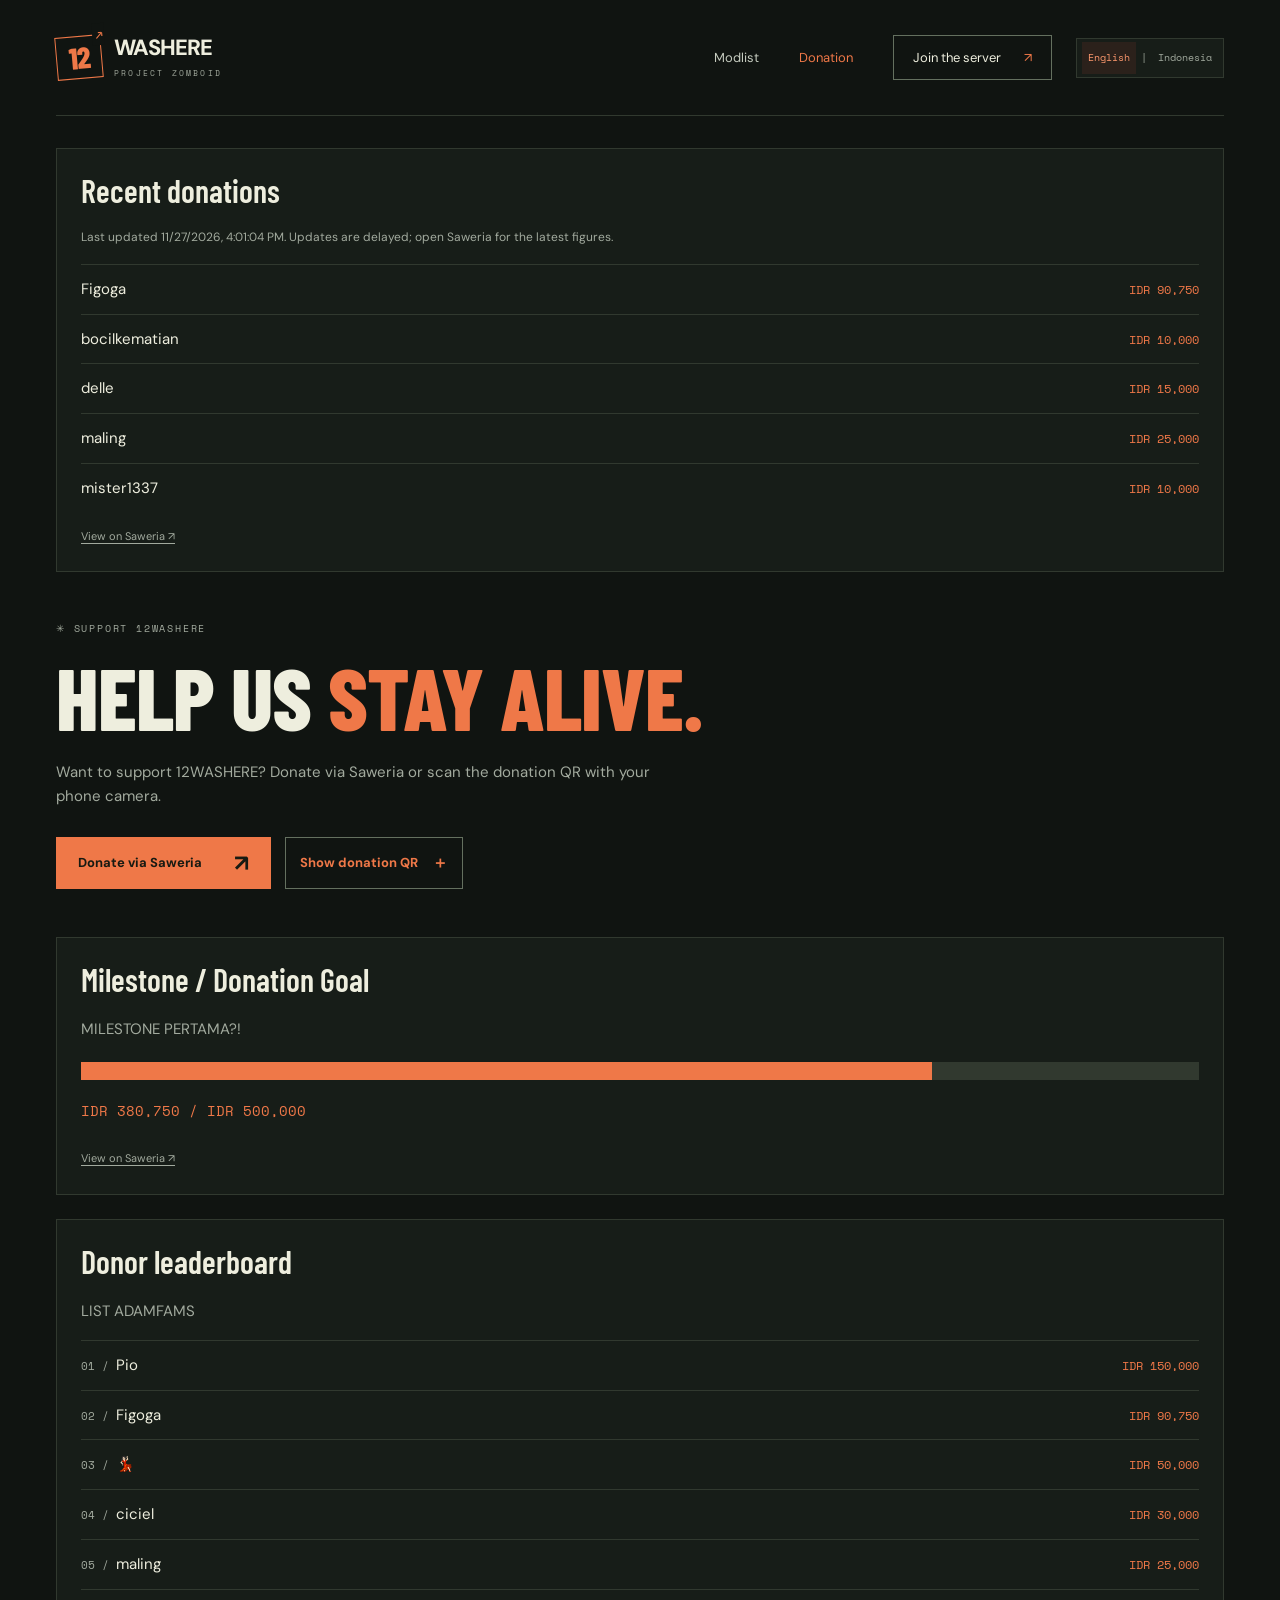
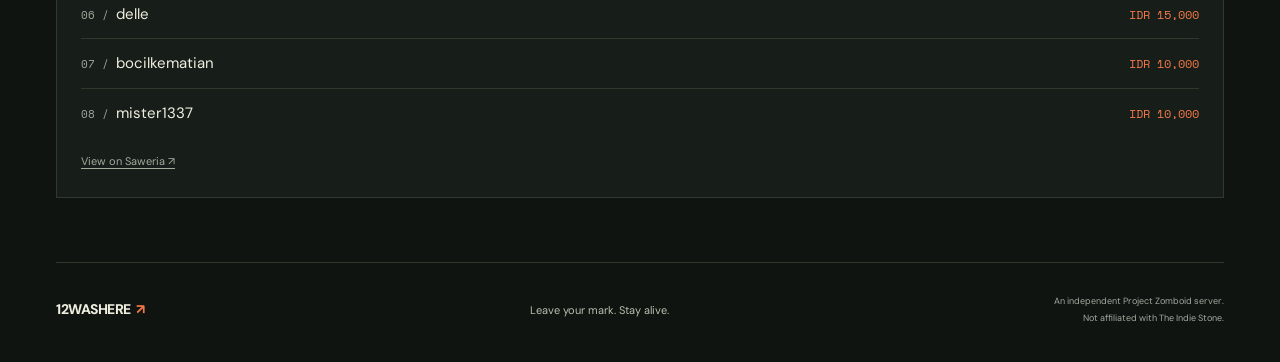
==== commit 490d4bd2: "Style donation QR card with 12WASHERE colors and branding" ====
--- a/donation.html
+++ b/donation.html
@@ -8,8 +8,8 @@
   <title data-i18n="donationPageTitle">Donation — 12WASHERE</title>
   <link rel="icon" href="assets/favicon.svg" type="image/svg+xml">
   <link rel="stylesheet" href="style.css?v=11">
-  <link rel="stylesheet" href="donation.css?v=1">
-  <script src="language.js?v=9" defer></script>
+  <link rel="stylesheet" href="donation.css?v=3">
+  <script src="language.js?v=10" defer></script>
   <script src="donation.js?v=2" defer></script>
 </head>
 <body>
@@ -37,10 +37,10 @@
     <section class="donation-intro" aria-labelledby="donation-title">
       <p class="eyebrow" data-i18n="donationEyebrow">✳ SUPPORT 12WASHERE</p>
       <h1 id="donation-title" data-i18n-html="donationTitle">HELP US <span>STAY ALIVE.</span></h1>
-      <p data-i18n="donationIntro">Want to support 12WASHERE? Choose to donate via Saweria or display QRIS to scan.</p>
+      <p data-i18n="donationIntro">Want to support 12WASHERE? Donate via Saweria or scan the donation QR with your phone camera.</p>
       <div class="donation-actions">
         <a class="button primary" href="https://saweria.co/12washere" target="_blank" rel="noopener noreferrer"><span class="donation-button-label" data-i18n="donateSaweria">Donate via Saweria</span><span aria-hidden="true">↗</span></a>
-        <a class="button outline-button" id="show-qris" href="https://saweria.co/widgets/qr?streamKey=ab95bc4c3d7dbed563380562e69c7861" target="_blank" rel="noopener noreferrer" aria-haspopup="dialog" aria-controls="qris-dialog"><span class="donation-button-label" data-i18n="showQris">Show QRIS</span><span aria-hidden="true">＋</span></a>
+        <a class="button outline-button" id="show-qris" href="https://saweria.co/12washere" target="_blank" rel="noopener noreferrer" aria-haspopup="dialog" aria-controls="qris-dialog"><span class="donation-button-label" data-i18n="showQris">Show donation QR</span><span aria-hidden="true">＋</span></a>
       </div>
     </section>
     <section class="donation-widget" aria-labelledby="goal-title">
@@ -55,15 +55,24 @@
       <a class="widget-fallback" href="https://saweria.co/widgets/leaderboard?streamKey=ab95bc4c3d7dbed563380562e69c7861" target="_blank" rel="noopener noreferrer" data-i18n="widgetFallback">View on Saweria ↗</a>
     </section>
   </main>
-  <noscript><p class="wrap donation-status">Enable JavaScript to see donation updates. You can still donate via Saweria or open the QRIS widget using the buttons above.</p></noscript>
+  <noscript><p class="wrap donation-status">Enable JavaScript to see donation updates and the QR popup. You can still open Saweria using either donation button above.</p></noscript>
   <footer class="footer wrap"><a class="footer-brand" href="./">12WASHERE<span>↗</span></a><p data-i18n="footerMotto">Leave your mark. Stay alive.</p><span class="footer-note" data-i18n-html="footerNote">An independent Project Zomboid server.<br>Not affiliated with The Indie Stone.</span></footer>
   <dialog id="qris-dialog" aria-labelledby="qris-title" aria-describedby="qris-description">
-    <button class="dialog-close icon-button" type="button" aria-label="Close QRIS code" data-i18n-aria="closeQris" autofocus>×</button>
-    <p class="eyebrow">QRIS / SAWERIA</p>
+    <button class="dialog-close icon-button" type="button" aria-label="Close donation QR code" data-i18n-aria="closeQris" autofocus>×</button>
+    <p class="eyebrow" data-i18n="qrisEyebrow">SAWERIA / DONATION QR</p>
     <h2 id="qris-title" data-i18n="qrisTitle">Scan to donate.</h2>
-    <p id="qris-description" data-i18n="qrisDescription">Scan to open our Saweria page, then choose QRIS to complete your donation.</p>
-    <img class="qris-code" src="assets/saweria-qr.svg" width="300" height="300" alt="QR code for saweria.co/12washere" data-i18n-alt="qrisAlt">
-    <a class="widget-fallback" href="https://saweria.co/widgets/qr?streamKey=ab95bc4c3d7dbed563380562e69c7861" target="_blank" rel="noopener noreferrer" data-i18n="widgetFallback">View on Saweria ↗</a>
+    <p id="qris-description" data-i18n="qrisDescription">Scan with your phone camera to open Saweria, then enter an amount and choose QRIS at checkout.</p>
+    <figure class="qris-card">
+      <div class="qris-card-header">
+        <div class="qris-card-brand"><span class="qris-card-number">12</span><span>WASHERE<span class="qris-card-arrow" aria-hidden="true">↗</span></span></div>
+        <span class="qris-card-tag">SAWERIA</span>
+      </div>
+      <div class="qris-code-frame"><img class="qris-code" src="assets/saweria-qr.svg?v=3" width="300" height="300" alt="QR code for saweria.co/12washere" data-i18n-alt="qrisAlt"></div>
+      <figcaption class="qris-card-caption"><span data-i18n="footerMotto">Leave your mark. Stay alive.</span><span aria-hidden="true">✳</span></figcaption>
+    </figure>
+    <p class="qris-address">saweria.co/12washere</p>
+    <p class="qris-device-note" data-i18n="qrisDeviceNote">Using this phone? Open the donation page below.</p>
+    <a class="button primary qris-open" href="https://saweria.co/12washere" target="_blank" rel="noopener noreferrer"><span class="donation-button-label" data-i18n="donateSaweria">Donate via Saweria</span><span aria-hidden="true">↗</span></a>
   </dialog>
 </body>
 </html>
--- a/donation.css
+++ b/donation.css
@@ -25,12 +25,25 @@
 .donation-intro>p:not(.eyebrow){max-width:600px;margin-block:20px 28px;color:var(--muted)}
 .donation-actions{display:flex;flex-wrap:wrap;gap:14px}
 .donation-actions .button{min-height:52px}
-.donation-actions .donation-button-label{font-size:13px;line-height:1.5}
+.donation-actions .donation-button-label,.qris-open .donation-button-label{font-size:13px;line-height:1.5}
 #qris-dialog{width:min(480px,calc(100% - 32px));opacity:0;transform:translateY(12px);transition:opacity .22s ease,transform .22s ease}
 #qris-dialog::backdrop{opacity:0;transition:opacity .22s ease}
 #qris-dialog.is-visible{opacity:1;transform:translateY(0)}
 #qris-dialog.is-visible::backdrop{opacity:1}
-.qris-code{display:block;width:100%;max-width:300px;height:auto;margin:24px auto 0;background:#fff}
+#qris-dialog h2{font-size:40px;line-height:1.02;margin-bottom:12px}
+.qris-card{margin:24px 0 0;background:var(--bg);border:1px solid #46513d;border-top:3px solid var(--accent)}
+.qris-card-header{display:flex;justify-content:space-between;align-items:center;gap:12px;padding:16px 18px;border-bottom:1px solid var(--line)}
+.qris-card-brand{display:flex;align-items:center;gap:9px;font:800 22px/1 var(--display);letter-spacing:.6px}
+.qris-card-number{display:inline-flex;align-items:center;justify-content:center;width:34px;height:34px;border:1px solid var(--accent);color:var(--accent);font-size:26px;transform:rotate(-5deg)}
+.qris-card-arrow{margin-left:3px;color:var(--accent)}
+.qris-card-tag{font:8px var(--mono);letter-spacing:1.6px;color:var(--muted)}
+.qris-code-frame{width:calc(100% - 32px);max-width:302px;margin:18px auto;background:var(--text);border:1px solid var(--text)}
+.qris-code{display:block;width:100%;height:auto;margin:0;background:var(--text)}
+.qris-card-caption{display:flex;align-items:center;justify-content:space-between;gap:12px;border-top:1px solid var(--line);padding:12px 18px;color:var(--muted);font:9px/1.6 var(--mono)}
+.qris-card-caption>span:last-child{color:var(--accent);font-size:17px;line-height:1}
+#qris-dialog .qris-address{font:11px var(--mono);color:var(--text);text-align:center;margin-block:12px 0}
+#qris-dialog .qris-device-note{font-size:12px;margin-block:20px 12px}
+.qris-open{width:100%}
 @media(max-width:680px){
   .donation-page{padding-block:24px 40px}
   .donation-widget{padding:16px}
@@ -38,4 +51,14 @@
   .donation-intro{padding-block:36px}
   .donation-intro h1{font-size:clamp(50px,12vw,76px)}
   #qris-dialog h2{font-size:38px}
+  .qris-card-header{padding:12px}.qris-card-brand{font-size:20px}.qris-card-tag{font-size:7px;letter-spacing:1px}.qris-card-caption{padding:10px 12px;font-size:8px}
 }
+@media(max-height:760px){
+  #qris-dialog{padding:26px}
+  #qris-dialog h2{font-size:36px}
+  .qris-card{margin-top:16px}
+  .qris-card-header{padding:10px 14px}
+  .qris-code-frame{max-width:232px;margin-block:12px}
+  .qris-card-caption{padding:8px 14px}
+  #qris-dialog .qris-device-note{margin-top:12px}
+}
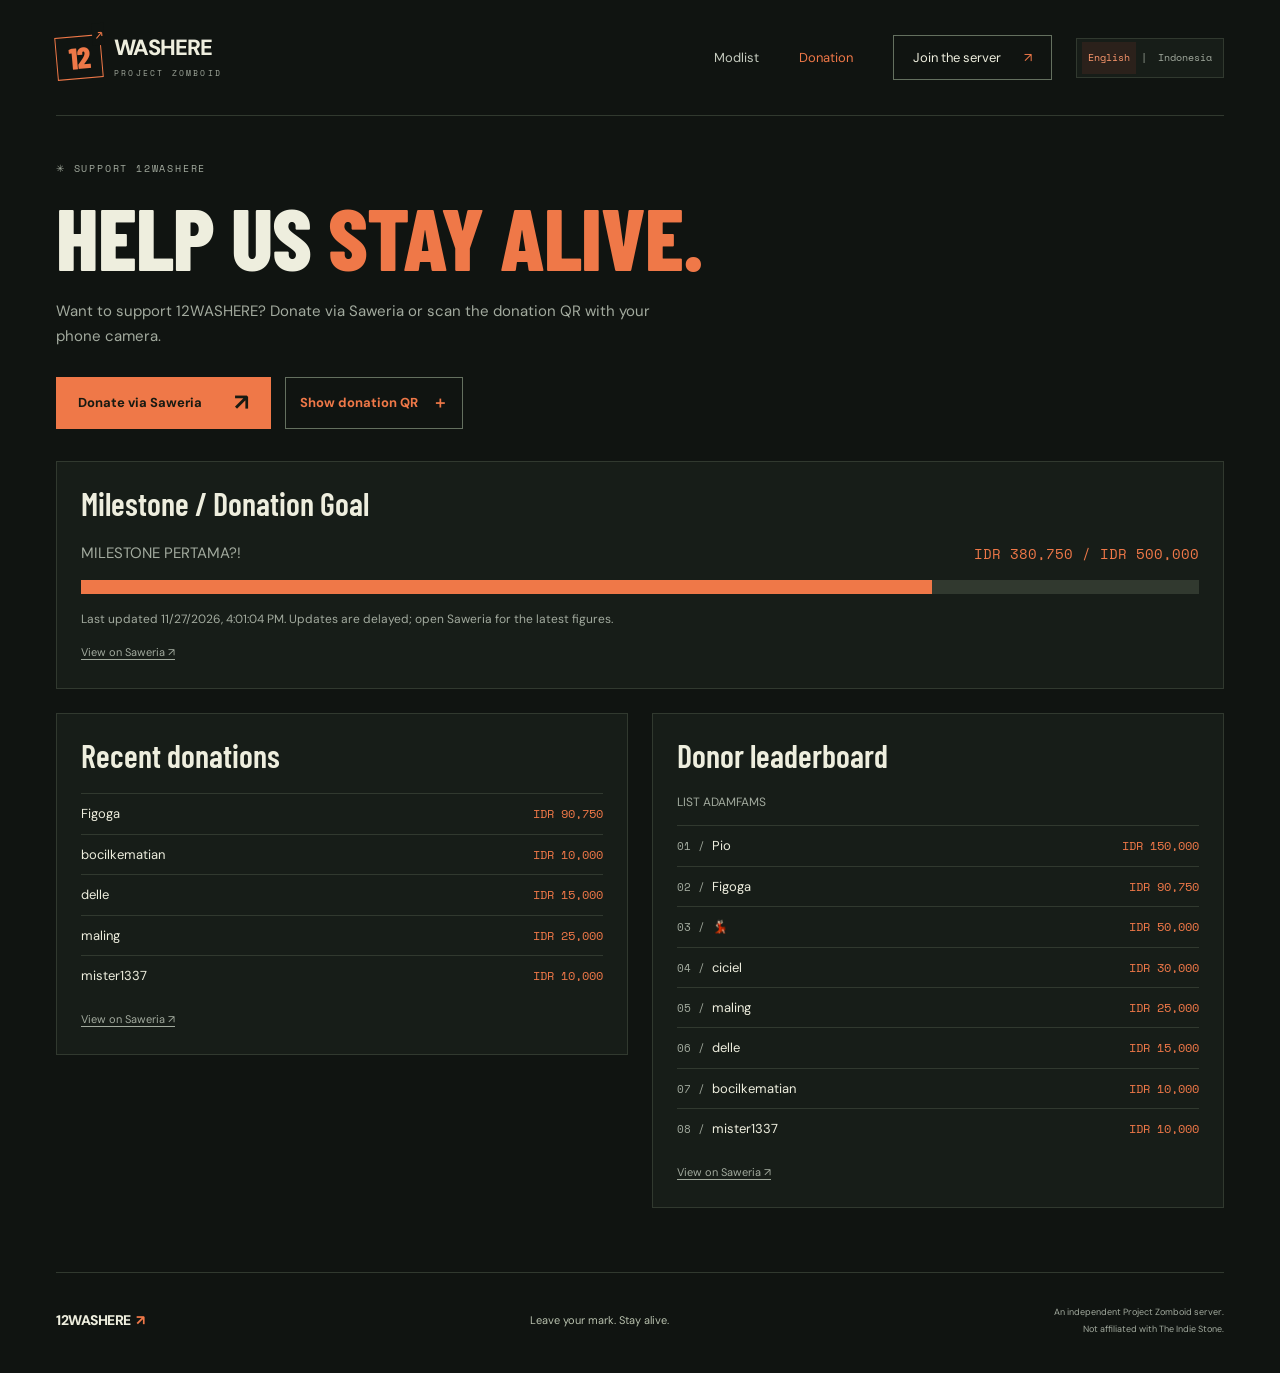
==== commit 00eb4693: "Compact donation page with paired recent donations and leaderboard" ====
--- a/donation.html
+++ b/donation.html
@@ -8,7 +8,7 @@
   <title data-i18n="donationPageTitle">Donation — 12WASHERE</title>
   <link rel="icon" href="assets/favicon.svg" type="image/svg+xml">
   <link rel="stylesheet" href="style.css?v=11">
-  <link rel="stylesheet" href="donation.css?v=3">
+  <link rel="stylesheet" href="donation.css?v=4">
   <script src="language.js?v=10" defer></script>
   <script src="donation.js?v=2" defer></script>
 </head>
@@ -28,12 +28,6 @@
     </div>
   </header>
   <main class="donation-page wrap" id="main">
-    <section class="donation-widget recent-donations" aria-labelledby="recent-title">
-      <h2 id="recent-title" data-i18n="recentDonations">Recent donations</h2>
-      <p class="donation-status" id="donation-status" role="status" data-i18n="donationsLoading">Loading the latest donations…</p>
-      <ul class="donation-list recent-list" id="recent-donations"></ul>
-      <a class="widget-fallback" href="https://saweria.co/widgets/recent?streamKey=ab95bc4c3d7dbed563380562e69c7861" target="_blank" rel="noopener noreferrer" data-i18n="widgetFallback">View on Saweria ↗</a>
-    </section>
     <section class="donation-intro" aria-labelledby="donation-title">
       <p class="eyebrow" data-i18n="donationEyebrow">✳ SUPPORT 12WASHERE</p>
       <h1 id="donation-title" data-i18n-html="donationTitle">HELP US <span>STAY ALIVE.</span></h1>
@@ -43,17 +37,25 @@
         <a class="button outline-button" id="show-qris" href="https://saweria.co/12washere" target="_blank" rel="noopener noreferrer" aria-haspopup="dialog" aria-controls="qris-dialog"><span class="donation-button-label" data-i18n="showQris">Show donation QR</span><span aria-hidden="true">＋</span></a>
       </div>
     </section>
-    <section class="donation-widget" aria-labelledby="goal-title">
+    <section class="donation-widget donation-goal-widget" aria-labelledby="goal-title">
       <h2 id="goal-title" data-i18n="donationGoal">Milestone / Donation Goal</h2>
       <div id="donation-goal"></div>
+      <p class="donation-status" id="donation-status" role="status" data-i18n="donationsLoading">Loading the latest donations…</p>
       <a class="widget-fallback" href="https://saweria.co/widgets/milestone?streamKey=ab95bc4c3d7dbed563380562e69c7861" target="_blank" rel="noopener noreferrer" data-i18n="widgetFallback">View on Saweria ↗</a>
     </section>
-    <section class="donation-widget" aria-labelledby="leaderboard-title">
-      <h2 id="leaderboard-title" data-i18n="donationLeaderboard">Donor leaderboard</h2>
-      <p class="donation-board-title" id="leaderboard-label"></p>
-      <ol class="donation-list leaderboard-list" id="donation-leaderboard"></ol>
-      <a class="widget-fallback" href="https://saweria.co/widgets/leaderboard?streamKey=ab95bc4c3d7dbed563380562e69c7861" target="_blank" rel="noopener noreferrer" data-i18n="widgetFallback">View on Saweria ↗</a>
-    </section>
+    <div class="donation-boards">
+      <section class="donation-widget recent-donations" aria-labelledby="recent-title">
+        <h2 id="recent-title" data-i18n="recentDonations">Recent donations</h2>
+        <ul class="donation-list recent-list" id="recent-donations"></ul>
+        <a class="widget-fallback" href="https://saweria.co/widgets/recent?streamKey=ab95bc4c3d7dbed563380562e69c7861" target="_blank" rel="noopener noreferrer" data-i18n="widgetFallback">View on Saweria ↗</a>
+      </section>
+      <section class="donation-widget" aria-labelledby="leaderboard-title">
+        <h2 id="leaderboard-title" data-i18n="donationLeaderboard">Donor leaderboard</h2>
+        <p class="donation-board-title" id="leaderboard-label"></p>
+        <ol class="donation-list leaderboard-list" id="donation-leaderboard"></ol>
+        <a class="widget-fallback" href="https://saweria.co/widgets/leaderboard?streamKey=ab95bc4c3d7dbed563380562e69c7861" target="_blank" rel="noopener noreferrer" data-i18n="widgetFallback">View on Saweria ↗</a>
+      </section>
+    </div>
   </main>
   <noscript><p class="wrap donation-status">Enable JavaScript to see donation updates and the QR popup. You can still open Saweria using either donation button above.</p></noscript>
   <footer class="footer wrap"><a class="footer-brand" href="./">12WASHERE<span>↗</span></a><p data-i18n="footerMotto">Leave your mark. Stay alive.</p><span class="footer-note" data-i18n-html="footerNote">An independent Project Zomboid server.<br>Not affiliated with The Indie Stone.</span></footer>
--- a/donation.css
+++ b/donation.css
@@ -1,6 +1,14 @@
 .donation-page{padding-block:32px 64px}
 .donation-widget{padding:24px;background:var(--panel);border:1px solid var(--line)}
-.donation-widget+.donation-widget{margin-top:24px}
+.donation-boards{display:grid;grid-template-columns:repeat(2,minmax(0,1fr));gap:24px;align-items:start;margin-top:24px}
+.donation-boards .donation-widget{min-width:0}
+.donation-boards .donation-list li{padding-block:9px;font-size:13px}
+.donation-boards .donation-board-title{font-size:12px;margin-bottom:12px}
+.donation-goal-widget #donation-goal{display:grid;grid-template-columns:minmax(0,1fr) auto;align-items:center;gap:14px 24px}
+.donation-goal-widget .donation-board-title{margin:0}
+.donation-goal-widget .goal-amount{grid-column:2;grid-row:1;margin:0}
+.donation-goal-widget .donation-progress{grid-column:1 / -1;grid-row:2;height:14px;margin:0}
+.donation-goal-widget .donation-status{margin:16px 0 0}
 .donation-widget h2{font:600 32px/1.1 var(--display);margin:0 0 20px}
 .donation-status{margin:0 0 16px;font-size:12px;color:var(--muted)}
 .donation-list{margin:0;padding:0;list-style:none}
@@ -18,7 +26,7 @@
 .goal-amount{font:14px var(--mono);color:var(--accent)}
 .widget-fallback{display:inline-block;margin-top:14px;font-size:11px;color:var(--muted);text-decoration:underline;text-underline-offset:3px}
 .widget-fallback:hover{color:var(--accent)}
-.donation-intro{padding-block:48px}
+.donation-intro{padding-block:12px 32px}
 .donation-intro .eyebrow{margin-bottom:16px}
 .donation-intro h1{margin:0;font:800 clamp(54px,7vw,88px)/.98 var(--display);letter-spacing:-1px}
 .donation-intro h1 span{color:var(--accent)}
@@ -48,7 +56,11 @@
   .donation-page{padding-block:24px 40px}
   .donation-widget{padding:16px}
   .donation-widget h2{font-size:28px}
-  .donation-intro{padding-block:36px}
+  .donation-intro{padding-block:0 28px}
+  .donation-boards{grid-template-columns:1fr;gap:16px;margin-top:16px}
+  .donation-goal-widget #donation-goal{grid-template-columns:1fr;gap:12px}
+  .donation-goal-widget .goal-amount{grid-column:1;grid-row:2}
+  .donation-goal-widget .donation-progress{grid-row:3}
   .donation-intro h1{font-size:clamp(50px,12vw,76px)}
   #qris-dialog h2{font-size:38px}
   .qris-card-header{padding:12px}.qris-card-brand{font-size:20px}.qris-card-tag{font-size:7px;letter-spacing:1px}.qris-card-caption{padding:10px 12px;font-size:8px}
